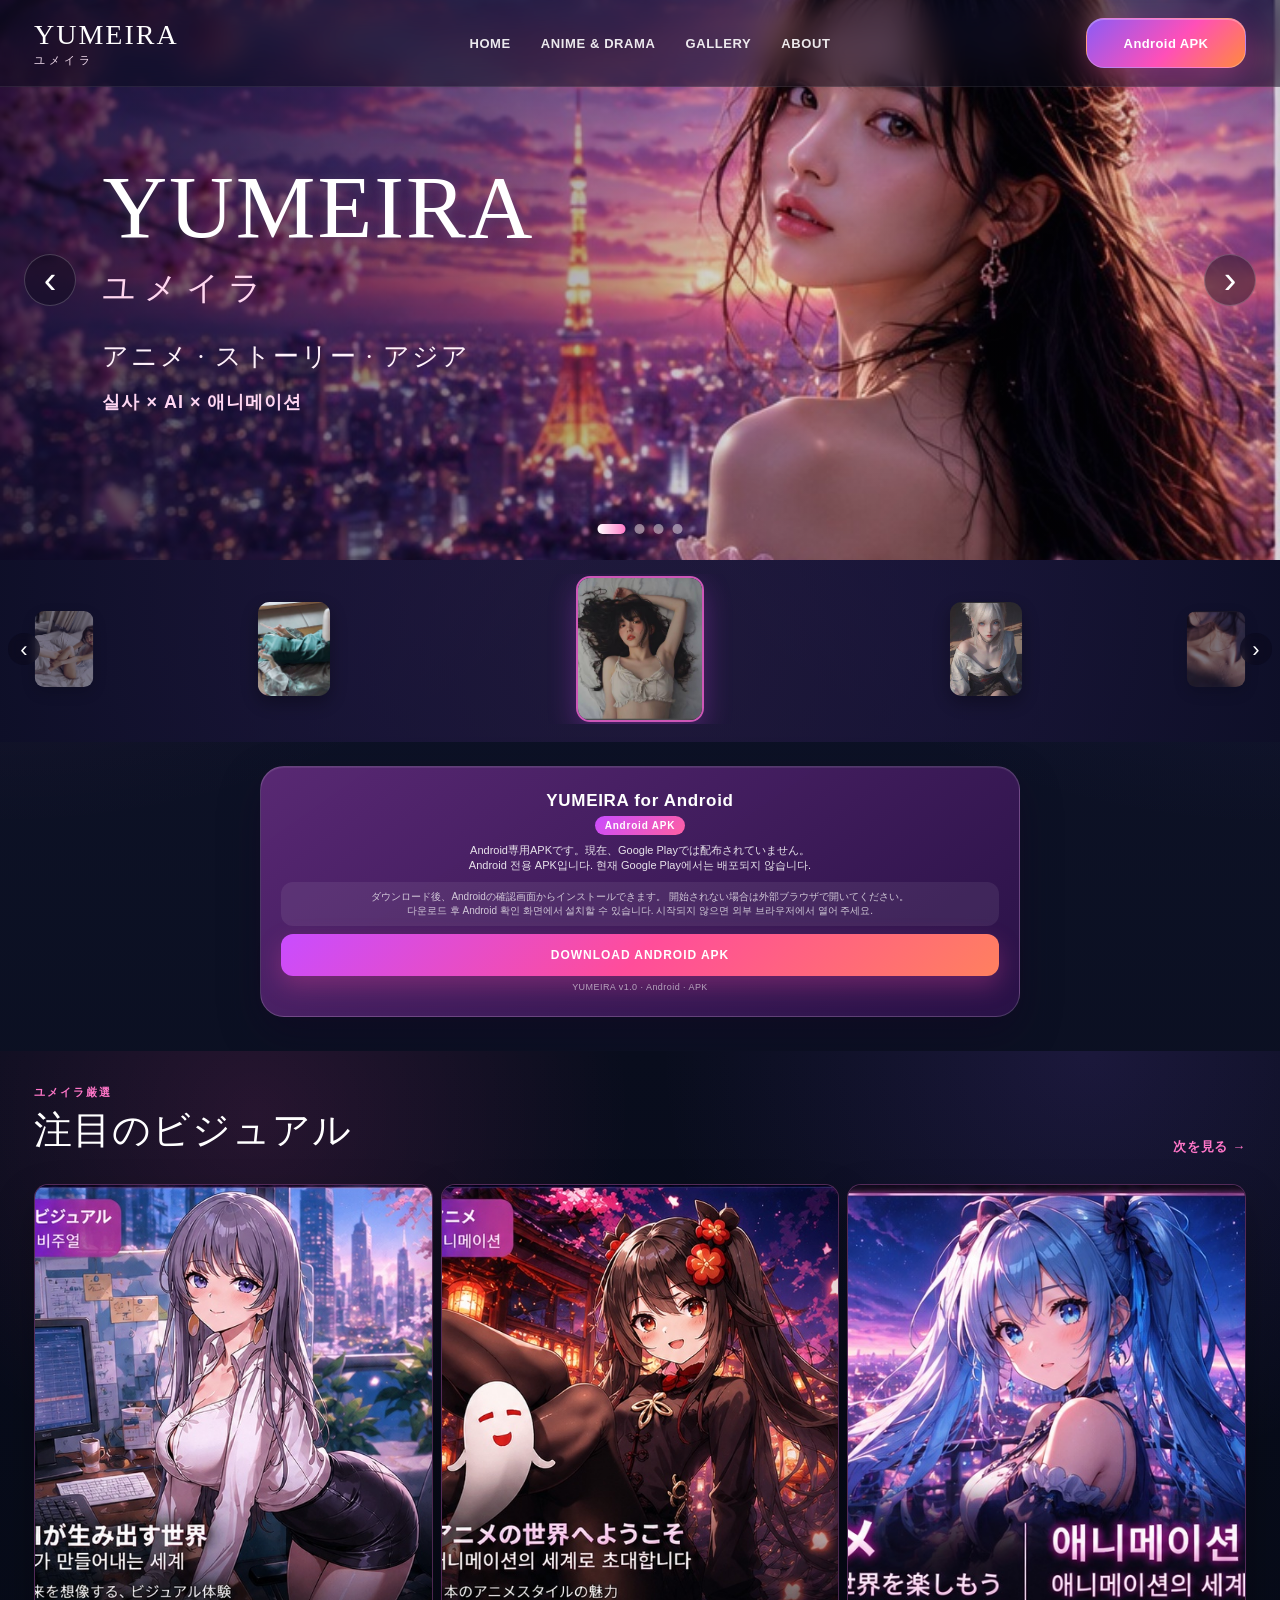
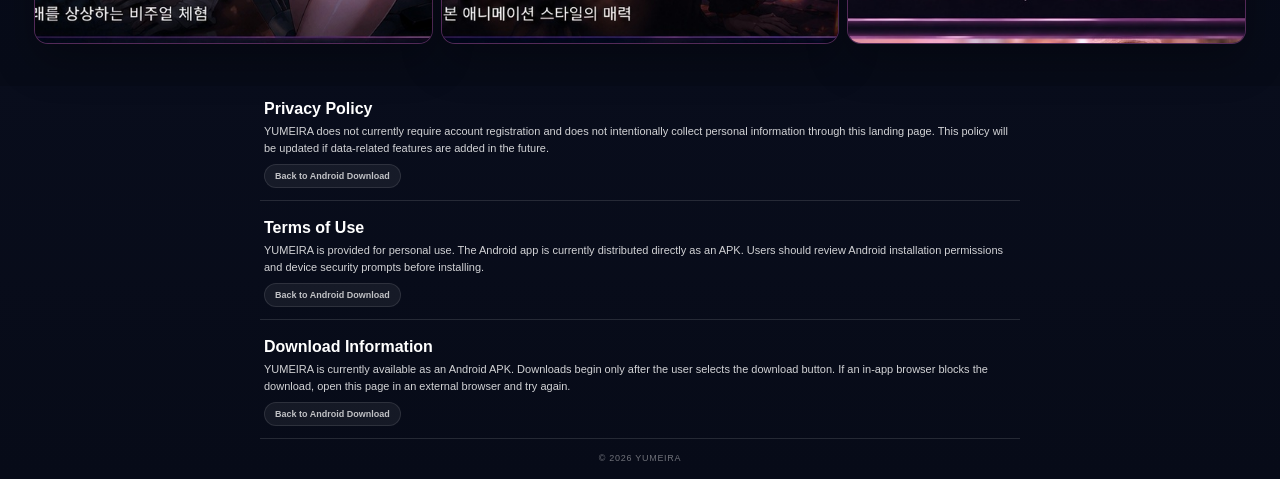
==== index.html @ 3dc68963 "Update YUMEIRA final public site" ====
<!DOCTYPE html>
<html lang="en">
<head>
  <meta charset="UTF-8" />
  <meta name="viewport" content="width=device-width, initial-scale=1.0" />

  <title>YUMEIRA</title>

  <link rel="stylesheet" href="style.css" />
</head>

<body>

  <header class="topbar">
    <div class="brand">
      <div class="brand-main">YUMEIRA</div>
      <div class="brand-jp">ユメイラ</div>
    </div>

    <nav class="topnav">
      <a href="#home">HOME</a>
      <a href="#featured">ANIME & DRAMA</a>
      <a href="#gallery">GALLERY</a>
      <a href="#about">ABOUT</a>
    </nav>

<a
  class="download-btn top-download"
href="#download-info"
  id="top-download"
>
Android APK
</a>
  </header>


  <main>

    <section class="hero" id="home">

      <div class="hero-slider">

        <div class="hero-slide active">
          <img
            src="assets/hero/hero-01.jpg"
            alt="YUMEIRA Visual 01"
          />
        </div>

        <div class="hero-slide">
          <img
            src="assets/hero/hero-02.jpg"
            alt="YUMEIRA Visual 02"
          />
        </div>

        <div class="hero-slide">
          <img
            src="assets/hero/hero-03.jpg"
            alt="YUMEIRA Visual 03"
          />
        </div>

        <div class="hero-slide">
          <img
            src="assets/hero/hero-04.jpg"
            alt="YUMEIRA Visual 04"
          />
        </div>

      </div>


      <button
        class="hero-arrow hero-prev"
        id="hero-prev"
        aria-label="Previous slide"
      >
        ‹
      </button>

      <button
        class="hero-arrow hero-next"
        id="hero-next"
        aria-label="Next slide"
      >
        ›
      </button>


      <div class="hero-overlay">

        <div class="hero-copy">

          <h1>YUMEIRA</h1>

          <div class="hero-jp">
            ユメイラ
          </div>

          <div class="hero-tagline">
アニメ · ストーリー · アジア
          </div>

          <div class="hero-subline">
실사 × AI × 애니메이션
          </div>


        </div>

      </div>


      <div class="hero-dots" id="hero-dots">
        <button class="hero-dot active" data-slide="0"></button>
        <button class="hero-dot" data-slide="1"></button>
        <button class="hero-dot" data-slide="2"></button>
        <button class="hero-dot" data-slide="3"></button>
      </div>

    </section>
    <section class="mini-showcase" id="mini-showcase">
  <div class="mini-showcase-track">

    <button
      type="button"
      class="mini-showcase-btn mini-showcase-prev"
      aria-label="Previous image"
    >
      ‹
    </button>

    <div class="mini-showcase-item">
      <img src="assets/showcase/showcase-01.jpg" alt="">
    </div>

    <div class="mini-showcase-item">
      <img src="assets/showcase/showcase-02.jpg" alt="">
    </div>

    <div class="mini-showcase-item">
      <img src="assets/showcase/showcase-03.jpg" alt="">
    </div>

    <div class="mini-showcase-item">
      <img src="assets/showcase/showcase-04.jpg" alt="">
    </div>

    <div class="mini-showcase-item">
      <img src="assets/showcase/showcase-05.jpg" alt="">
    </div>

    <div class="mini-showcase-item">
      <img src="assets/showcase/showcase-06.jpg" alt="">
    </div>

    <button
      type="button"
      class="mini-showcase-btn mini-showcase-next"
      aria-label="Next image"
    >
      ›
    </button>

  </div>
</section>
<section class="apk-info-section" id="download-info">
  <div class="apk-info-card">

    <div class="apk-info-title">
      YUMEIRA for Android
    </div>

    <div class="apk-info-badge">
      Android APK
    </div>

<p class="apk-info-text">
  Android専用APKです。現在、Google Playでは配布されていません。<br>
  Android 전용 APK입니다. 현재 Google Play에서는 배포되지 않습니다.
</p>

<p class="apk-info-note">
  ダウンロード後、Androidの確認画面からインストールできます。
  開始されない場合は外部ブラウザで開いてください。<br>
  다운로드 후 Android 확인 화면에서 설치할 수 있습니다.
  시작되지 않으면 외부 브라우저에서 열어 주세요.
</p>
    <a
      class="apk-download-btn"
      href="https://github.com/lakshpe-official/yumeira-public/releases/download/v1.0/YUMEIRA-v1.0.apk"
    >
      DOWNLOAD ANDROID APK
    </a>

    <div class="apk-meta">
      YUMEIRA v1.0 · Android · APK
    </div>

  </div>
</section>

  </main>
<section class="featured-section" id="featured">

  <div class="featured-header">
    <div>
      <div class="featured-kicker">ユメイラ厳選</div>
      <h2>注目のビジュアル</h2>
    </div>

<button type="button" class="featured-more" id="featured-toggle">
  すべて見る →
</button>
  </div>

<div class="featured-slider" id="featured-slider">

  <div class="featured-page active">
    <article class="featured-card">
      <img
        class="featured-image"
        src="assets/featured/featured-01.jpg"
        alt="YUMEIRA Featured 01"
      />
    </article>

    <article class="featured-card">
      <img
        class="featured-image"
        src="assets/featured/featured-02.jpg"
        alt="YUMEIRA Featured 02"
      />
    </article>

    <article class="featured-card">
      <img
        class="featured-image"
        src="assets/featured/featured-05.jpg"
        alt="YUMEIRA Featured 05"
      />
    </article>
  </div>

  <div class="featured-page">
    <article class="featured-card">
      <img
        class="featured-image"
        src="assets/featured/featured-06.jpg"
        alt="YUMEIRA Featured 06"
      />
    </article>

    <article class="featured-card">
      <img
        class="featured-image"
        src="assets/featured/featured-07.jpg"
        alt="YUMEIRA Featured 07"
      />
    </article>

    <article class="featured-card">
      <img
        class="featured-image"
        src="assets/featured/featured-08.jpg"
        alt="YUMEIRA Featured 08"
      />
    </article>
  </div>

</div>
</section>

<section class="legal-section" id="privacy-policy">
  <div class="legal-card">
    <h2>Privacy Policy</h2>

<p>
  YUMEIRA does not currently require account registration
  and does not intentionally collect personal information
  through this landing page. This policy will be updated
  if data-related features are added in the future.
</p>
    <a class="legal-back-btn" href="#download-info">
  Back to Android Download
</a>
  </div>
</section>
<section class="legal-section" id="terms-of-use">
  <div class="legal-card">
    <h2>Terms of Use</h2>

<p>
  YUMEIRA is provided for personal use.
  The Android app is currently distributed directly as an APK.
  Users should review Android installation permissions
  and device security prompts before installing.
</p>
    <a class="legal-back-btn" href="#download-info">
  Back to Android Download
</a>
  </div>
</section>
<section class="legal-section" id="download-information">
  <div class="legal-card">
    <h2>Download Information</h2>

<p>
  YUMEIRA is currently available as an Android APK.
  Downloads begin only after the user selects the download button.
  If an in-app browser blocks the download,
  open this page in an external browser and try again.
</p>
    <a class="legal-back-btn" href="#download-info">
  Back to Android Download
</a>
  </div>
</section>
<div class="simple-footer">
  © 2026 YUMEIRA
</div>
<script src="main.js"></script>

</body>
</html>
---- style.css ----
:root {
  --bg: #080d1f;
  --panel: rgba(20, 24, 48, 0.72);
  --panel-border: rgba(255, 255, 255, 0.14);

  --text: #ffffff;
  --muted: #d8d6e9;

  --pink: #ff4fb8;
  --purple: #8b5cf6;
  --orange: #ff8a3d;

  --shadow: 0 18px 45px rgba(0, 0, 0, 0.28);
}

* {
  box-sizing: border-box;
}

html {
  scroll-behavior: smooth;
}

body {
  margin: 0;
  font-family: Arial, Helvetica, sans-serif;
  background:
    radial-gradient(circle at top left, rgba(255, 79, 184, 0.16), transparent 34%),
    radial-gradient(circle at top right, rgba(139, 92, 246, 0.18), transparent 34%),
    linear-gradient(180deg, #10152d 0%, #070b18 100%);
  color: var(--text);
}


/* =========================
   TOP BAR
========================= */

.topbar {
  position: fixed;
  top: 0;
  left: 0;
  right: 0;

  z-index: 1000;

  display: flex;
  align-items: center;
  gap: 28px;

  padding: 18px 34px;

  background: rgba(7, 10, 24, 0.48);
  backdrop-filter: blur(14px);

  border-bottom: 1px solid rgba(255, 255, 255, 0.08);
}

.brand {
  min-width: 180px;
}

.brand-main {
  font-family: Georgia, "Times New Roman", serif;
  font-size: 28px;
  letter-spacing: 2px;
}

.brand-jp {
  margin-top: 2px;
  font-size: 11px;
  letter-spacing: 4px;
  color: #f4dff0;
}


/* =========================
   NAVIGATION
========================= */

.topnav {
  display: flex;
  align-items: center;
  justify-content: center;

  flex: 1;
  gap: 30px;
}

.topnav a {
  position: relative;

  color: #ffffff;
  text-decoration: none;

  font-size: 13px;
  font-weight: 700;

  letter-spacing: 0.6px;

  opacity: 0.9;
  transition: 0.25s ease;
}

.topnav a:hover {
  opacity: 1;
  color: #ffd7f0;
}

.topnav a::after {
  content: "";

  position: absolute;
  left: 50%;
  bottom: -7px;

  width: 0;
  height: 2px;

  transform: translateX(-50%);

  background: linear-gradient(
    90deg,
    var(--pink),
    var(--purple)
  );

  transition: width 0.25s ease;
}

.topnav a:hover::after {
  width: 100%;
}


/* =========================
   DOWNLOAD BUTTON
========================= */

.download-btn {
  display: inline-flex;
  align-items: center;
  justify-content: center;

  min-height: 50px;

  padding: 0 24px;

  border-radius: 18px;

  text-decoration: none;
  color: #ffffff;

  font-weight: 800;
  letter-spacing: 0.4px;

  background:
    linear-gradient(
      135deg,
      var(--purple) 0%,
      var(--pink) 55%,
      var(--orange) 100%
    );

  box-shadow:
    0 10px 30px rgba(255, 79, 184, 0.28),
    inset 0 1px 0 rgba(255, 255, 255, 0.28);

  border: 1px solid rgba(255, 255, 255, 0.25);

  transition:
    transform 0.25s ease,
    box-shadow 0.25s ease;
}

.download-btn:hover {
  transform: translateY(-2px);

  box-shadow:
    0 15px 35px rgba(255, 79, 184, 0.36),
    inset 0 1px 0 rgba(255, 255, 255, 0.3);
}

.top-download {
  min-width: 160px;
  font-size: 13px;
}


/* =========================
   HERO
========================= */

.hero {
  position: relative;

  width: 100%;
min-height: 520px;
  overflow: hidden;

  background: #11172d;
}

.hero-slider {
  position: absolute;
  inset: 0;
}

.hero-slide {
  position: absolute;
  inset: 0;

  opacity: 0;

  transition: opacity 0.8s ease;
}

.hero-slide.active {
  opacity: 1;
}

.hero-slide img {
  width: 100%;
  height: 100%;

  object-fit: cover;
  object-position: center;

  display: block;
}

.hero::after {
  content: "";

  position: absolute;
  inset: 0;

  background:
    linear-gradient(
      90deg,
      rgba(15, 10, 35, 0.72) 0%,
      rgba(15, 10, 35, 0.42) 36%,
      rgba(15, 10, 35, 0.06) 66%,
      rgba(15, 10, 35, 0.16) 100%
    );

  pointer-events: none;
}


/* =========================
   HERO CONTENT
========================= */

.hero-overlay {
  position: relative;

  z-index: 4;

min-height: 560px;

  display: flex;
  align-items: center;

padding: 70px 8vw 50px;
}

.hero-copy {
  max-width: 620px;
}

.hero-copy h1 {
  margin: 0;

  font-family: Georgia, "Times New Roman", serif;

  font-size: clamp(64px, 7vw, 112px);
  line-height: 0.92;

  font-weight: 500;

  letter-spacing: 2px;

  color: #ffffff;

  text-shadow:
    0 2px 12px rgba(255, 255, 255, 0.15),
    0 10px 30px rgba(0, 0, 0, 0.35);
}

.hero-jp {
  margin-top: 18px;

  font-size: clamp(24px, 2.6vw, 38px);

  color: #ffd7f0;

  letter-spacing: 8px;
}

.hero-tagline {
  margin-top: 28px;

  font-size: clamp(20px, 2vw, 30px);

  font-family: Georgia, "Times New Roman", serif;

  letter-spacing: 2px;

  color: #fff2fb;
}

.hero-subline {
  margin-top: 16px;

  font-size: 18px;
  font-weight: 700;

  letter-spacing: 1px;

  color: #ffd6f2;
}

.hero-download {
  margin-top: 30px;

  min-width: 260px;
}


/* =========================
   HERO ARROWS
========================= */

.hero-arrow {
  position: absolute;
  top: 50%;

  z-index: 6;

  transform: translateY(-50%);

  width: 52px;
  height: 52px;

  border: 1px solid rgba(255, 255, 255, 0.2);
  border-radius: 50%;

  background: rgba(13, 10, 28, 0.45);
  backdrop-filter: blur(10px);

  color: #ffffff;

  font-size: 38px;
  line-height: 1;

  cursor: pointer;

  transition:
    background 0.25s ease,
    transform 0.25s ease;
}

.hero-arrow:hover {
  background: rgba(145, 70, 165, 0.68);
}

.hero-prev {
  left: 24px;
}

.hero-next {
  right: 24px;
}


/* =========================
   HERO DOTS
========================= */

.hero-dots {
  position: absolute;

  z-index: 7;

  left: 50%;
  bottom: 26px;

  transform: translateX(-50%);

  display: flex;
  gap: 9px;
}

.hero-dot {
  width: 10px;
  height: 10px;

  padding: 0;

  border: 0;
  border-radius: 50%;

  background: rgba(255, 255, 255, 0.45);

  cursor: pointer;

  transition:
    width 0.25s ease,
    background 0.25s ease;
}

.hero-dot.active {
  width: 28px;

  border-radius: 999px;

  background:
    linear-gradient(
      90deg,
      #ffffff,
      #ff79c7
    );
}


/* =========================
   MOBILE
========================= */

@media (max-width: 900px) {

  .topbar {
    padding: 14px 18px;
    gap: 14px;
  }

  .topnav {
    display: none;
  }

  .brand {
    min-width: auto;
  }

  .brand-main {
    font-size: 22px;
  }

  .top-download {
    margin-left: auto;

    min-width: auto;

    padding: 0 16px;

    min-height: 44px;

    font-size: 12px;
  }

  .hero,
  .hero-overlay {
min-height: 500px;
 }

  .hero-overlay {
    align-items: flex-end;

padding:
  70px
  24px
  45px;
  }

  .hero-copy {
    max-width: 100%;
  }

  .hero-copy h1 {
    font-size: clamp(52px, 15vw, 78px);
  }

  .hero-jp {
    font-size: 22px;
  }

  .hero-tagline {
    font-size: 18px;
  }

  .hero-subline {
    font-size: 15px;
  }

  .hero-download {
    min-width: 210px;
  }

  .hero-arrow {
    width: 44px;
    height: 44px;

    font-size: 30px;
  }

  .hero-prev {
    left: 10px;
  }

  .hero-next {
    right: 10px;
  }

}


/* =========================
   SMALL PHONE
========================= */

@media (max-width: 520px) {

  .brand-jp {
    letter-spacing: 2px;
  }

  .top-download {
    padding: 0 12px;
    font-size: 11px;
  }

  .hero,
  .hero-overlay {
min-height: 500px;
  }

  .hero-slide img {
    object-position: 65% center;
  }

  .hero-copy h1 {
    font-size: 50px;
  }

  .hero-tagline {
    font-size: 16px;
  }

  .hero-subline {
    font-size: 14px;
  }

  .hero-download {
    min-width: 190px;
    min-height: 48px;

    padding: 0 18px;

    font-size: 14px;
  }

}
/* =========================
   SOCIAL LINKS
========================= */

.social-section {
  position: relative;
  z-index: 20;

  margin-top: -36px;
  padding: 0 32px 36px;
}

.social-panel {
  max-width: 1180px;
  margin: 0 auto;

  display: grid;
  grid-template-columns: repeat(2, 1fr);
  gap: 22px;

  padding: 22px;

  border-radius: 24px;

  background: rgba(17, 18, 42, 0.78);
  backdrop-filter: blur(18px);

  border: 1px solid rgba(255, 255, 255, 0.14);

  box-shadow: var(--shadow);
}

.social-card {
  min-height: 92px;

  display: flex;
  align-items: center;
  justify-content: space-between;

  padding: 18px 28px;

  border-radius: 18px;

  text-decoration: none;
  color: #ffffff;

  transition:
    transform 0.25s ease,
    box-shadow 0.25s ease;
}

.social-card:hover {
  transform: translateY(-3px);
}

.facebook-card {
  background:
    linear-gradient(
      135deg,
      #1c6be8 0%,
      #3757d5 100%
    );

  box-shadow:
    0 12px 30px rgba(39, 98, 219, 0.3);
}

.instagram-card {
  background:
    linear-gradient(
      135deg,
      #a52bd9 0%,
      #ff3f8e 55%,
      #ff8a3d 100%
    );

  box-shadow:
    0 12px 30px rgba(255, 63, 142, 0.3);
}

.social-left {
  display: flex;
  align-items: center;
  gap: 16px;
}

.social-icon {
  width: 54px;
  height: 54px;

  display: flex;
  align-items: center;
  justify-content: center;

  border-radius: 16px;

  background: rgba(255, 255, 255, 0.18);

  font-size: 34px;
  font-weight: 800;
}

.instagram-icon {
  font-size: 30px;
}

.social-small {
  font-size: 11px;
  letter-spacing: 1px;

  opacity: 0.78;
}

.social-title {
  margin-top: 4px;

  font-size: 22px;
  font-weight: 800;

  letter-spacing: 0.5px;
}

.social-arrow {
  font-size: 34px;
  font-weight: 300;

  opacity: 0.9;
}


/* =========================
   SOCIAL MOBILE
========================= */

@media (max-width: 760px) {

  .social-section {
    margin-top: -18px;

    padding:
      0
      16px
      28px;
  }

  .social-panel {
    grid-template-columns: 1fr;

    padding: 14px;

    gap: 14px;
  }

  .social-card {
    min-height: 78px;

    padding: 14px 18px;
  }

  .social-icon {
    width: 46px;
    height: 46px;

    font-size: 28px;
  }

  .social-title {
    font-size: 18px;
  }

  .social-arrow {
    font-size: 28px;
  }

}
/* =========================
   FEATURED VISUALS
========================= */

.featured-section {
  position: relative;

padding:
  34px
  34px
  42px;

  background:
    radial-gradient(
      circle at 20% 10%,
      rgba(255, 79, 184, 0.12),
      transparent 32%
    ),
    radial-gradient(
      circle at 85% 0%,
      rgba(139, 92, 246, 0.14),
      transparent 34%
    ),
    linear-gradient(
      180deg,
      #090d1d 0%,
      #070b18 100%
    );
}

.featured-header {
  max-width: 1440px;

  margin:
    0
    auto
    28px;

  display: flex;
  align-items: flex-end;
  justify-content: space-between;

  gap: 20px;
}

.featured-kicker {
  margin-bottom: 5px;

  font-size: 11px;
  font-weight: 800;

  letter-spacing: 2px;

  color: #ff76c8;
}

.featured-header h2 {
  margin: 0;

  font-family: Georgia, "Times New Roman", serif;

  font-size: clamp(30px, 3vw, 46px);

  font-weight: 500;

  letter-spacing: 1px;
}

.featured-more {
  text-decoration: none;

  color: #ff76c8;

  font-size: 13px;
  font-weight: 800;

  letter-spacing: 0.7px;
  background: transparent;
border: none;
padding: 0;
font-family: inherit;
cursor: pointer;
appearance: none;
-webkit-appearance: none;

  transition: 0.25s ease;
}

.featured-more:hover {
  color: #ffffff;
}

.featured-grid {
  max-width: 1440px;

  margin: 0 auto;

  display: grid;

  grid-template-columns:
    repeat(4, minmax(0, 1fr));

  gap: 18px;
}

.featured-card {
  position: relative;

  min-height: 460px;

  overflow: hidden;

  border-radius: 22px;

  border:
    1px solid
    rgba(255, 96, 199, 0.28);

  background: #10152d;

  box-shadow:
    0 18px 40px
    rgba(0, 0, 0, 0.28);

  transition:
    transform 0.3s ease,
    box-shadow 0.3s ease,
    border-color 0.3s ease;
}

.featured-card:hover {
  transform: translateY(-6px);

  border-color:
    rgba(255, 120, 215, 0.58);

  box-shadow:
    0 24px 52px
    rgba(0, 0, 0, 0.36);
}

.featured-card img {
  width: 100%;
  height: 100%;

  position: absolute;
  inset: 0;

  object-fit: cover;

  display: block;

transition:
    transform 0.45s ease,
    filter 0.45s ease,
opacity 0.7s ease;
}
.featured-card img.featured-image-next {
    opacity: 0;
    z-index: 2;
    pointer-events: none;
    transition: opacity 0.8s ease;
}
.featured-card:hover img {
  transform: scale(1.04);

  filter:
    brightness(1.04)
    saturate(1.06);
}

.featured-overlay {
  position: absolute;
  inset: 0;

  z-index: 2;

  display: flex;
  flex-direction: column;
  justify-content: space-between;

  padding: 18px;

  background:
    linear-gradient(
      180deg,
      rgba(5, 8, 18, 0.08) 0%,
      rgba(5, 8, 18, 0.12) 42%,
      rgba(5, 8, 18, 0.9) 100%
    );
}

.featured-tag {
  align-self: flex-start;

  padding:
    7px
    11px;

  border-radius: 999px;

  background:
    linear-gradient(
      135deg,
      #7c3aed,
      #c026d3
    );

  font-size: 11px;
  font-weight: 800;

  letter-spacing: 0.6px;
}

.real-tag {
  background:
    linear-gradient(
      135deg,
      #ec4899,
      #db2777
    );
}

.ai-tag {
  background:
    linear-gradient(
      135deg,
      #9333ea,
      #ff3f8e
    );
}

.featured-text h3 {
  margin: 0;

  font-size: 25px;
  font-weight: 800;

  letter-spacing: 0.5px;
}

.featured-text p {
  margin:
    8px
    0
    0;

  font-size: 12px;
  font-weight: 700;

  letter-spacing: 0.7px;

  color:
    rgba(255, 255, 255, 0.78);
}


/* =========================
   FEATURED TABLET
========================= */

@media (max-width: 1100px) {

  .featured-grid {
    grid-template-columns:
      repeat(2, minmax(0, 1fr));
  }

  .featured-card {
    min-height: 440px;
  }

}


/* =========================
   FEATURED MOBILE
========================= */

@media (max-width: 700px) {

  .featured-section {
    padding:
      44px
      16px
      56px;
  }

  .featured-header {
    align-items: flex-start;

    margin-bottom: 20px;
  }

  .featured-header h2 {
    font-size: 30px;
  }

  .featured-more {
    font-size: 10px;
  }

  .featured-grid {
    display: flex;

    overflow-x: auto;

    gap: 14px;

    padding-bottom: 10px;

    scroll-snap-type: x mandatory;
  }

  .featured-card {
    min-width: 78vw;

    min-height: 440px;

    scroll-snap-align: start;
  }

  .featured-grid::-webkit-scrollbar {
    height: 5px;
  }

  .featured-grid::-webkit-scrollbar-thumb {
    background:
      rgba(255, 95, 190, 0.5);

    border-radius: 999px;
  }

}
/* =========================
   MOBILE-FIRST OVERRIDES
   Android 360px - 430px first
========================= */

@media (max-width: 700px) {

  body {
    overflow-x: hidden;
  }

  /* Top bar */
  .topbar {
    position: fixed;

    padding:
      12px
      14px;

    gap: 10px;
  }

  .brand-main {
    font-size: 20px;
    letter-spacing: 1.4px;
  }

  .brand-jp {
    font-size: 9px;
    letter-spacing: 2px;
  }

  .topnav {
    display: none;
  }

  .top-download {
    margin-left: auto;

    min-width: auto;
    min-height: 42px;

    padding:
      0
      14px;

    border-radius: 14px;

    font-size: 11px;
  }


  /* Hero */
  .hero {
min-height: 500px;
  }

  .hero-slider {
    position: absolute;
    inset: 0;
  }

  .hero-slide img {
    width: 100%;
    height: 100%;

    object-fit: cover;

    object-position: 66% center;
  }

  .hero::after {
    background:
      linear-gradient(
        180deg,
        rgba(7, 8, 22, 0.2) 0%,
        rgba(7, 8, 22, 0.22) 38%,
        rgba(7, 8, 22, 0.76) 72%,
        rgba(7, 8, 22, 0.95) 100%
      );
  }

  .hero-overlay {
    min-height: 640px;

    align-items: flex-end;

    padding:
      100px
      20px
      92px;
  }

  .hero-copy {
    width: 100%;
    max-width: 100%;
  }

  .hero-copy h1 {
    font-size: clamp(46px, 13vw, 62px);

    line-height: 0.96;

    letter-spacing: 1px;
  }

  .hero-jp {
    margin-top: 10px;

    font-size: 21px;

    letter-spacing: 5px;
  }

  .hero-tagline {
    margin-top: 18px;

    font-size: 16px;

    letter-spacing: 1.1px;
  }

  .hero-subline {
    margin-top: 10px;

    font-size: 13px;
  }

  .hero-download {
    margin-top: 20px;

    width: 100%;
    min-width: 0;

    min-height: 50px;

    border-radius: 16px;

    font-size: 14px;
  }

  .hero-arrow {
    width: 42px;
    height: 42px;

    font-size: 28px;
  }

  .hero-prev {
    left: 8px;
  }

  .hero-next {
    right: 8px;
  }

  .hero-dots {
    bottom: 24px;
  }


  /* Social */
  .social-section {
    margin-top: -18px;

    padding:
      0
      14px
      24px;
  }

  .social-panel {
    grid-template-columns: 1fr;

    padding: 12px;

    gap: 12px;

    border-radius: 18px;
  }

  .social-card {
    min-height: 72px;

    padding:
      12px
      16px;

    border-radius: 15px;
  }

  .social-icon {
    width: 44px;
    height: 44px;

    border-radius: 13px;

    font-size: 27px;
  }

  .social-small {
    font-size: 9px;
  }

  .social-title {
    font-size: 17px;
  }

  .social-arrow {
    font-size: 26px;
  }


  /* Featured */
  .featured-section {
    padding:
      34px
      14px
      48px;
  }

  .featured-header {
    margin-bottom: 16px;

    align-items: flex-end;
  }

  .featured-kicker {
    font-size: 9px;

    letter-spacing: 1.4px;
  }

  .featured-header h2 {
    font-size: 27px;

    line-height: 1;
  }

  .featured-more {
    font-size: 10px;

    white-space: nowrap;
  }

  .featured-grid {
    display: flex;

    gap: 12px;

    overflow-x: auto;

    padding:
      2px
      2px
      12px;

    scroll-snap-type: x mandatory;

    -webkit-overflow-scrolling: touch;
  }

  .featured-card {
    flex:
      0
      0
      78vw;

    min-width: 78vw;

    min-height: 440px;

    border-radius: 18px;

    scroll-snap-align: start;
  }

  .featured-overlay {
    padding: 15px;
  }

  .featured-tag {
    padding:
      6px
      10px;

    font-size: 10px;
  }

  .featured-text h3 {
    font-size: 23px;
  }

  .featured-text p {
    font-size: 10px;
  }

  .featured-grid::-webkit-scrollbar {
    display: none;
  }

}
/* =========================
   ANDROID 390px FINE TUNING
========================= */

@media (max-width: 430px) {

  .topbar {
    padding: 10px 12px;
  }

  .brand-main {
    font-size: 18px;
  }

  .brand-jp {
    font-size: 8px;
  }

  .top-download {
    min-height: 40px;
    padding: 0 12px;

    border-radius: 13px;

    font-size: 10px;
  }


  .hero,
  .hero-overlay {
    min-height: 610px;
  }

  .hero-overlay {
    padding:
      92px
      18px
      86px;
  }

  .hero-copy h1 {
    font-size: 44px;
  }

  .hero-jp {
    font-size: 19px;
    letter-spacing: 4px;
  }

  .hero-tagline {
    font-size: 15px;
  }

  .hero-subline {
    font-size: 12px;
  }

  .hero-download {
    width: auto;
    min-width: 210px;

    min-height: 48px;

    padding: 0 20px;

    font-size: 13px;
  }


  .hero-arrow {
    width: 38px;
    height: 38px;

    font-size: 24px;

    background: rgba(13, 10, 28, 0.5);
  }

  .hero-prev {
    left: 6px;
  }

  .hero-next {
    right: 6px;
  }


  .hero-dots {
    bottom: 18px;
  }

  .hero-dot {
    width: 9px;
    height: 9px;
  }

  .hero-dot.active {
    width: 24px;
  }


  .social-section {
    margin-top: -14px;
    padding:
      0
      12px
      20px;
  }

  .social-panel {
    padding: 10px;
    gap: 10px;
  }

  .social-card {
    min-height: 68px;

    padding:
      11px
      14px;
  }

  .social-icon {
    width: 42px;
    height: 42px;

    font-size: 25px;
  }

  .social-title {
    font-size: 16px;
  }

  .social-arrow {
    font-size: 24px;
  }


  .featured-section {
    padding:
      30px
      12px
      44px;
  }

  .featured-header h2 {
    font-size: 25px;
  }

  .featured-card {
    flex: 0 0 76vw;
    min-width: 76vw;

    min-height: 420px;
  }

}
/* =========================
   FEATURED COMPACT MOBILE
========================= */

@media (max-width: 430px) {

.featured-section {
  padding:
    10px
    8px
    12px;
}

.featured-header {
  margin-bottom: 8px;
}

  .featured-header h2 {
    font-size: 22px;
    white-space: nowrap;
  }

  .featured-more {
    font-size: 9px;
  }

  .featured-grid {
    display: grid;

grid-template-columns:
  repeat(2, 165px);

justify-content: center;

    gap: 6px;

    overflow: visible;
    padding: 0;
  }

  .featured-card {
    min-width: 0;
    min-height: 0;

    aspect-ratio: 4 / 5;

    border-radius: 14px;
  }

  .featured-overlay {
    padding: 8px;
  }

  .featured-tag {
    padding:
      4px
      7px;

    font-size: 7px;
  }

  .featured-text h3 {
    font-size: 14px;
    line-height: 1.05;
  }

  .featured-text p {
    margin-top: 3px;

    font-size: 7px;
    line-height: 1.2;

    letter-spacing: 0;
  }

}
/* ==================================================
   YUMEIRA MOBILE FINAL ADJUSTMENT
   Hero shorter + wider view + social side by side
================================================== */

@media (max-width: 430px) {

  /* =========================
     HERO：缩短轮播区域
  ========================= */

  .hero,
  .hero-overlay {
    min-height: 240px;
    height: 240px;
  }

  .hero-slider,
  .hero-slide {
    height: 240px;
  }

  .hero-slide img {
    width: 100%;
    height: 100%;

    object-fit: cover;

    /* 比之前展示更多横向背景 */
    object-position: center center;
  }


  /* =========================
     HERO 遮罩
  ========================= */

  .hero::after {
    background:
      linear-gradient(
        180deg,
        rgba(5, 6, 18, 0.04) 0%,
        rgba(5, 6, 18, 0.08) 40%,
        rgba(5, 6, 18, 0.48) 72%,
        rgba(5, 6, 18, 0.78) 100%
      );
  }


  /* =========================
     HERO 文字位置
  ========================= */

  .hero-overlay {
    align-items: flex-end;

    padding:
      78px
      18px
      44px;
  }

  .hero-copy h1 {
    font-size: 35px;
    line-height: 1;
  }

  .hero-jp {
    margin-top: 6px;

    font-size: 16px;
    letter-spacing: 3px;
  }

  .hero-tagline {
    margin-top: 10px;

    font-size: 12px;
    letter-spacing: 0.7px;
  }

  .hero-subline {
    margin-top: 5px;

    font-size: 10px;
  }


  /* =========================
     HERO 下载按钮
     保留，不隐藏
  ========================= */

  .hero-download {
    display: inline-flex;

    width: auto;
    min-width: 180px;
    min-height: 42px;

    margin-top: 12px;

    padding: 0 16px;

    font-size: 11px;
  }


  /* =========================
     HERO 左右箭头
  ========================= */

  .hero-arrow {
    width: 34px;
    height: 34px;

    font-size: 21px;
  }

  .hero-prev {
    left: 7px;
  }

  .hero-next {
    right: 7px;
  }


  /* =========================
     HERO 圆点
  ========================= */

  .hero-dots {
    bottom: 9px;
  }

  .hero-dot {
    width: 7px;
    height: 7px;
  }

  .hero-dot.active {
    width: 19px;
  }


  /* =========================
     FACEBOOK + INSTAGRAM
     手机端并排
  ========================= */

  .social-section {
    margin-top: 0;

    padding:
      10px
      10px
      18px;
  }

  .social-panel {
    display: grid;

    grid-template-columns:
      repeat(2, minmax(0, 1fr));

    gap: 8px;

    padding: 8px;

    border-radius: 16px;
  }

  .social-card {
    min-width: 0;
    min-height: 58px;

    padding:
      8px
      9px;

    border-radius: 13px;
  }

  .social-left {
    min-width: 0;
    gap: 7px;
  }

  .social-icon {
    width: 34px;
    height: 34px;

    flex: 0 0 34px;

    border-radius: 10px;

    font-size: 21px;
  }

  .instagram-icon {
    font-size: 19px;
  }

  /* 手机按钮里隐藏小字，只留品牌名称 */
  .social-small {
    display: none;
  }

  .social-title {
    margin: 0;

    font-size: 11px;
    white-space: nowrap;
  }

  /* 并排以后隐藏箭头，避免太拥挤 */
  .social-arrow {
    display: none;
  }

}
.yumeira-footer-cta {
padding: 18px 20px 18px;
  background:
    linear-gradient(
      180deg,
      #0d1026 0%,
      #0a0c1c 100%
    );

  border-top: 1px solid rgba(255, 120, 210, 0.12);
}

.yumeira-footer-inner {
  max-width: 520px;
  margin: 0 auto;
  text-align: center;
}

.yumeira-footer-brand {
  color: #ffffff;

font-size: 20px;
  font-weight: 800;

  letter-spacing: 3px;
}

.yumeira-footer-jp {
  margin-top: 2px;

  color: #ff76c8;

font-size: 11px;
  font-weight: 700;

  letter-spacing: 2px;
}

.yumeira-footer-text {
margin: 8px 0 0;
  color: rgba(255, 255, 255, 0.88);

  font-size: 13px;
  line-height: 1.6;
}

.yumeira-footer-ko {
margin-top: 3px;
  color: rgba(255, 255, 255, 0.58);

  font-size: 12px;
}

.footer-download {
  display: inline-flex;
  align-items: center;
  justify-content: center;

  min-width: 190px;

margin-top: 12px;
  padding: 12px 20px;

  border-radius: 16px;

  text-decoration: none;

  font-size: 13px;
  font-weight: 800;

  background: linear-gradient(
    135deg,
    #b650e8,
    #ff4fa2,
    #ff7a55
  );

  color: #ffffff;

  box-shadow:
    0 8px 20px rgba(255, 70, 170, 0.16);
}

.yumeira-footer-copy {
margin-top: 10px;
  color: rgba(255, 255, 255, 0.30);

  font-size: 10px;

  letter-spacing: 0.8px;
}
/* =========================
   MINI SHOWCASE
   中间大图 + 两侧小图
========================= */

.mini-showcase {
  position: relative;
  width: 100%;
  padding: 14px 0 18px;
  overflow: hidden;

background:
  radial-gradient(
    circle at 50% 45%,
    rgba(90, 48, 125, 0.24) 0%,
    rgba(29, 22, 61, 0.72) 42%,
    rgba(14, 15, 40, 0.96) 100%
  );
}

.mini-showcase-track {
  position: relative;

  display: flex;
  align-items: center;
  justify-content: center;

  min-height: 150px;

  overflow: hidden;
}

.mini-showcase-item {
  position: absolute;

  width: 86px;
  height: 112px;

  border-radius: 14px;
  overflow: hidden;

  opacity: 0;
  transform: scale(0.72);

  transition:
    transform 0.55s ease,
    opacity 0.55s ease,
    left 0.55s ease;

  box-shadow:
    0 8px 22px rgba(0, 0, 0, 0.35);

  cursor: pointer;
}

.mini-showcase-item img {
  width: 100%;
  height: 100%;

  object-fit: cover;

  display: block;
}

/* 中间主图 */
.mini-showcase-item.is-active {
  left: 50%;

  width: 128px;
  height: 146px;

  opacity: 1;

  transform:
    translateX(-50%)
    scale(1);

  z-index: 5;

  border: 2px solid rgba(255, 105, 220, 0.78);

  box-shadow:
    0 10px 28px rgba(220, 70, 255, 0.28);
}

/* 左侧第一张 */
.mini-showcase-item.is-prev {
  left: 23%;

  opacity: 0.92;

  transform:
    translateX(-50%)
    scale(0.84);

  z-index: 4;
}

/* 右侧第一张 */
.mini-showcase-item.is-next {
  left: 77%;

  opacity: 0.92;

  transform:
    translateX(-50%)
    scale(0.84);

  z-index: 4;
}

/* 更外侧左图 */
.mini-showcase-item.is-prev-2 {
  left: 5%;

  opacity: 0.45;

  transform:
    translateX(-50%)
    scale(0.68);

  z-index: 2;
}

/* 更外侧右图 */
.mini-showcase-item.is-next-2 {
  left: 95%;

  opacity: 0.45;

  transform:
    translateX(-50%)
    scale(0.68);

  z-index: 2;
}

/* 左右切换按钮 */
.mini-showcase-btn {
  position: absolute;
  top: 50%;

  width: 32px;
  height: 32px;

  transform: translateY(-50%);

  border: none;
  border-radius: 50%;

  background: rgba(10, 8, 28, 0.58);
  color: #ffffff;

  font-size: 22px;
  line-height: 32px;

  cursor: pointer;

  z-index: 10;

  backdrop-filter: blur(4px);
  -webkit-backdrop-filter: blur(4px);
}

.mini-showcase-prev {
  left: 8px;
}

.mini-showcase-next {
  right: 8px;
}

.mini-showcase-btn:hover {
  background: rgba(255, 85, 190, 0.70);
}

/* 手机端微调 */
@media (max-width: 430px) {
  .mini-showcase {
    padding: 6px 0 6px;
  }

  .mini-showcase-track {
    min-height: 98px;
  }

  .mini-showcase-item {
    width: 56px;
    height: 74px;
  }

  .mini-showcase-item.is-active {
    width: 84px;
    height: 100px;
  }

  .mini-showcase-item.is-prev {
    left: 26%;
  }

  .mini-showcase-item.is-next {
    left: 74%;
  }

  .mini-showcase-item.is-prev-2 {
    left: 7%;
  }

  .mini-showcase-item.is-next-2 {
    left: 93%;
  }

  .mini-showcase-btn {
    width: 28px;
    height: 28px;

    font-size: 19px;
    line-height: 28px;
  }
}
.apk-info-section {
  padding: 24px 16px 34px;
}

.apk-info-card {
  max-width: 760px;
  margin: 0 auto;
  padding: 24px 20px;
  border-radius: 24px;

  background:
    linear-gradient(
      145deg,
      rgba(94, 42, 120, 0.94),
      rgba(42, 18, 72, 0.96)
    );

  border: 1px solid rgba(255, 255, 255, 0.16);

  box-shadow:
    0 16px 40px rgba(20, 4, 34, 0.34),
    inset 0 1px 0 rgba(255, 255, 255, 0.08);

  text-align: center;
}

.apk-info-title {
  margin-bottom: 4px;

  font-size: 17px;
  font-weight: 800;
  letter-spacing: 0.04em;

  color: #ffffff;
}

.apk-info-badge {
  display: inline-flex;
  align-items: center;
  justify-content: center;

  margin-bottom: 8px;
  padding: 4px 10px;

  border-radius: 999px;

  background:
    linear-gradient(
      135deg,
      #c94cff,
      #ff5fa2
    );

  color: #ffffff;

  font-size: 10px;
  font-weight: 800;
  letter-spacing: 0.08em;
}

.apk-info-text {
  margin: 0 0 7px;

  color: rgba(255, 255, 255, 0.88);

  font-size: 11px;
  line-height: 1.4;
}

.apk-info-note {
  margin: 8px 0;

padding: 8px 10px;

  border-radius: 12px;

  background: rgba(255, 255, 255, 0.07);

  color: rgba(255, 255, 255, 0.74);

  font-size: 10px;
  line-height: 1.4;
}

.apk-download-btn {
  display: flex;
  align-items: center;
  justify-content: center;

  width: 100%;
  min-height: 42px;

  margin-top: 8px;

  border-radius: 12px;

  background:
    linear-gradient(
      135deg,
      #c94cff,
      #ff4d9a,
      #ff805f
    );

  color: #ffffff;

  text-decoration: none;

  font-size: 12px;
  font-weight: 900;
  letter-spacing: 0.08em;

  box-shadow:
    0 10px 24px rgba(255, 76, 162, 0.28);

  transition:
    transform 0.18s ease,
    box-shadow 0.18s ease;
}

.apk-download-btn:active {
  transform: scale(0.98);
}

.apk-meta {
  margin-top: 6px;

  color: rgba(255, 255, 255, 0.58);

  font-size: 9px;
  letter-spacing: 0.05em;
}

@media (max-width: 430px) {
  .apk-info-section {
padding: 12px 14px 28px;
  }

.apk-info-card {
  padding: 13px 12px;
  border-radius: 16px;
}

.apk-info-title {
  font-size: 19px;
}

.apk-info-text {
  font-size: 12px;
}

.apk-info-note {
  font-size: 11px;
}
}
.footer-legal-links {
  display: flex;
  flex-wrap: wrap;
  justify-content: center;
  gap: 10px 16px;

  margin-top: 16px;
  padding-top: 14px;

  border-top: 1px solid rgba(255, 255, 255, 0.1);
}

.footer-legal-links a {
  color: rgba(255, 255, 255, 0.7);

  font-size: 11px;
  text-decoration: none;
}

.footer-legal-links a:active {
  opacity: 0.65;
}
.legal-section {
  padding: 4px 14px;
}

.legal-card {
  width: 100%;
  max-width: 760px;
  margin: 0 auto;

padding: 10px 4px 12px;

  border-radius: 0;

  background: transparent;
  border: none;

  border-bottom: 1px solid rgba(255, 255, 255, 0.12);

  color: rgba(255, 255, 255, 0.82);
}

.legal-card h2 {
  margin: 0 0 5px;
  color: #ffffff;
  font-size: 16px;
  font-weight: 800;
}

.legal-card p {
  margin: 0 0 5px;
  font-size: 11px;
  line-height: 1.55;
}
.legal-back-btn {
  display: inline-flex;
  align-items: center;
  justify-content: center;

margin-top: 2px;
padding: 6px 10px;

  border-radius: 12px;

  background: rgba(255, 255, 255, 0.08);
  border: 1px solid rgba(255, 255, 255, 0.14);

  color: #ffffff;
  text-decoration: none;

  font-size: 9px;
  font-weight: 700;
  opacity: 0.75;
}

.legal-back-btn:active {
  transform: scale(0.98);
}
.featured-slider {
  width: 100%;
}

.featured-page {
  display: none;
  grid-template-columns: repeat(3, minmax(0, 1fr));
  gap: 8px;
}

.featured-page.active {
  display: grid;
}

.featured-card {
  min-width: 0;
  overflow: hidden;
  border-radius: 14px;
}

.featured-image {
  display: block;
  width: 100%;
  aspect-ratio: 3 / 4;
  object-fit: cover;
}
@media (max-width: 430px) {

  html,
  body {
    width: 100%;
    max-width: 100%;
    overflow-x: hidden;
  }

  * {
    box-sizing: border-box;
  }

  .apk-info-section,
  .featured-section,
  .legal-section {
    width: 100%;
    max-width: 100%;
    overflow: hidden;
  }

  .apk-info-card,
  .legal-card {
    width: calc(100% - 20px);
    max-width: calc(100% - 20px);
    margin-left: auto;
    margin-right: auto;
  }

  .featured-slider {
    width: 100%;
    max-width: 100%;
    overflow: hidden;
  }

  .featured-page {
    width: 100%;
    max-width: 100%;
    padding: 0 10px;
    grid-template-columns: repeat(3, minmax(0, 1fr));
    gap: 6px;
  }

  .featured-card {
    width: 100%;
    min-width: 0;
    max-width: 100%;
  }

  .featured-image {
    width: 100%;
    max-width: 100%;
    height: auto;
  }

  .apk-info-text,
  .apk-info-note,
  .legal-card p {
    overflow-wrap: anywhere;
    word-break: normal;
  }

  .apk-download-btn {
    width: 100%;
    max-width: 100%;
  }
}
.simple-footer {
  padding: 10px 14px 16px;
  text-align: center;

  color: rgba(255, 255, 255, 0.42);

  font-size: 9px;
  letter-spacing: 0.08em;
}
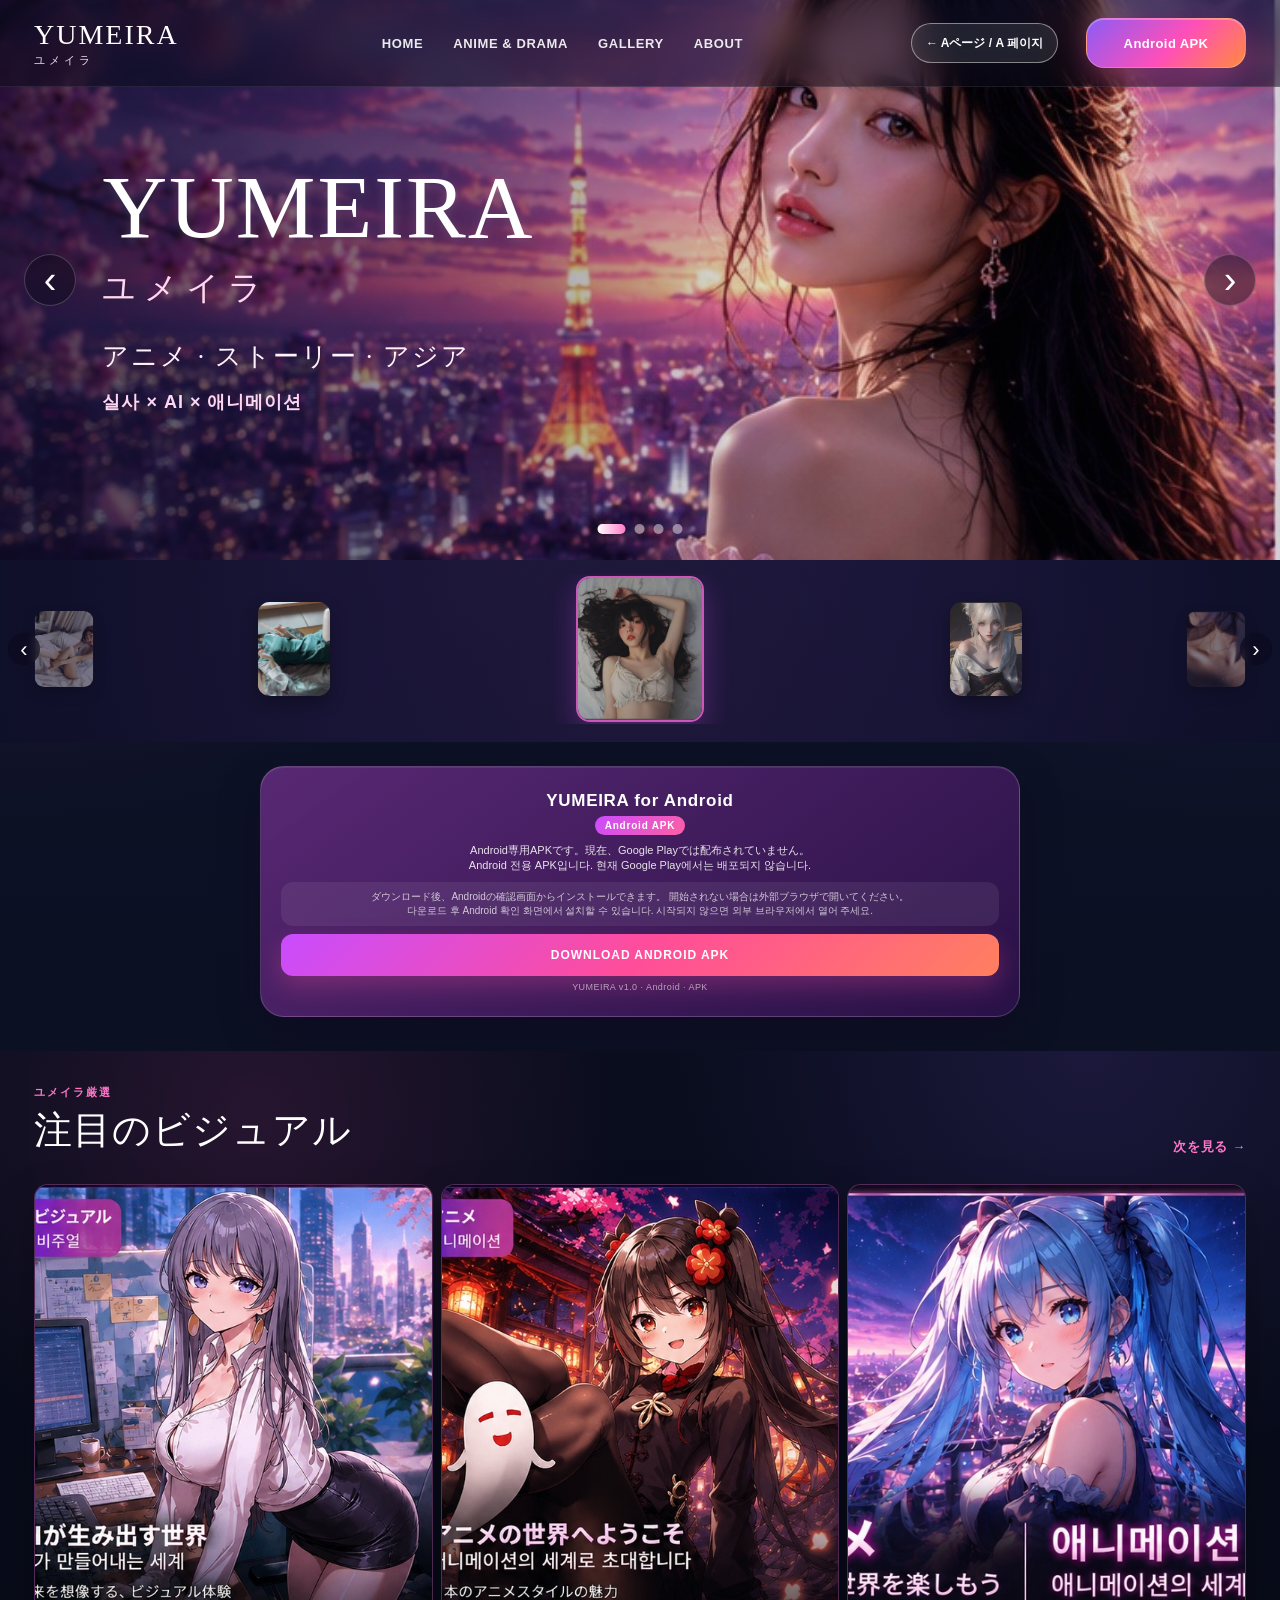
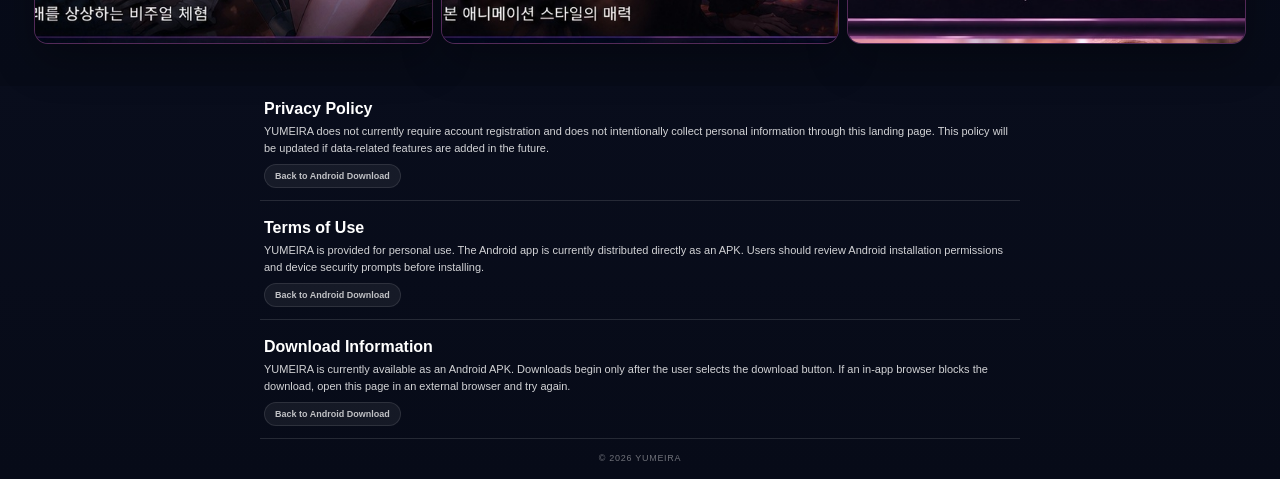
==== commit 11e4f1c4: "Add return link to A page" ====
--- a/index.html
+++ b/index.html
@@ -1,6 +1,16 @@
 <!DOCTYPE html>
 <html lang="en">
 <head>
+  <!-- Google tag (gtag.js) -->
+<script async src="https://www.googletagmanager.com/gtag/js?id=G-Q2XTE0ZFH6"></script>
+<script>
+  window.dataLayer = window.dataLayer || [];
+  function gtag(){dataLayer.push(arguments);}
+  gtag('js', new Date());
+
+  gtag('config', 'G-Q2XTE0ZFH6');
+</script>
+
   <meta charset="UTF-8" />
   <meta name="viewport" content="width=device-width, initial-scale=1.0" />
 
@@ -23,6 +33,12 @@
       <a href="#gallery">GALLERY</a>
       <a href="#about">ABOUT</a>
     </nav>
+    <a
+  class="back-a-btn"
+  href="https://lakshpe-official.github.io/a/"
+>
+  ← Aページ / A 페이지
+</a>
 
 <a
   class="download-btn top-download"
--- a/style.css
+++ b/style.css
@@ -2473,4 +2473,35 @@
 
   font-size: 9px;
   letter-spacing: 0.08em;
+}
+.back-a-btn {
+  display: inline-flex;
+  align-items: center;
+  justify-content: center;
+  min-height: 40px;
+  padding: 9px 14px;
+  border-radius: 999px;
+  border: 1px solid rgba(255, 255, 255, 0.45);
+  background: rgba(255, 255, 255, 0.10);
+  color: #ffffff;
+  text-decoration: none;
+  font-size: 12px;
+  font-weight: 700;
+  backdrop-filter: blur(10px);
+  transition:
+    transform 0.2s ease,
+    background 0.2s ease;
+}
+
+.back-a-btn:hover {
+  transform: translateY(-1px);
+  background: rgba(255, 255, 255, 0.18);
+}
+
+@media (max-width: 600px) {
+  .back-a-btn {
+    min-height: 36px;
+    padding: 8px 11px;
+    font-size: 11px;
+  }
 }
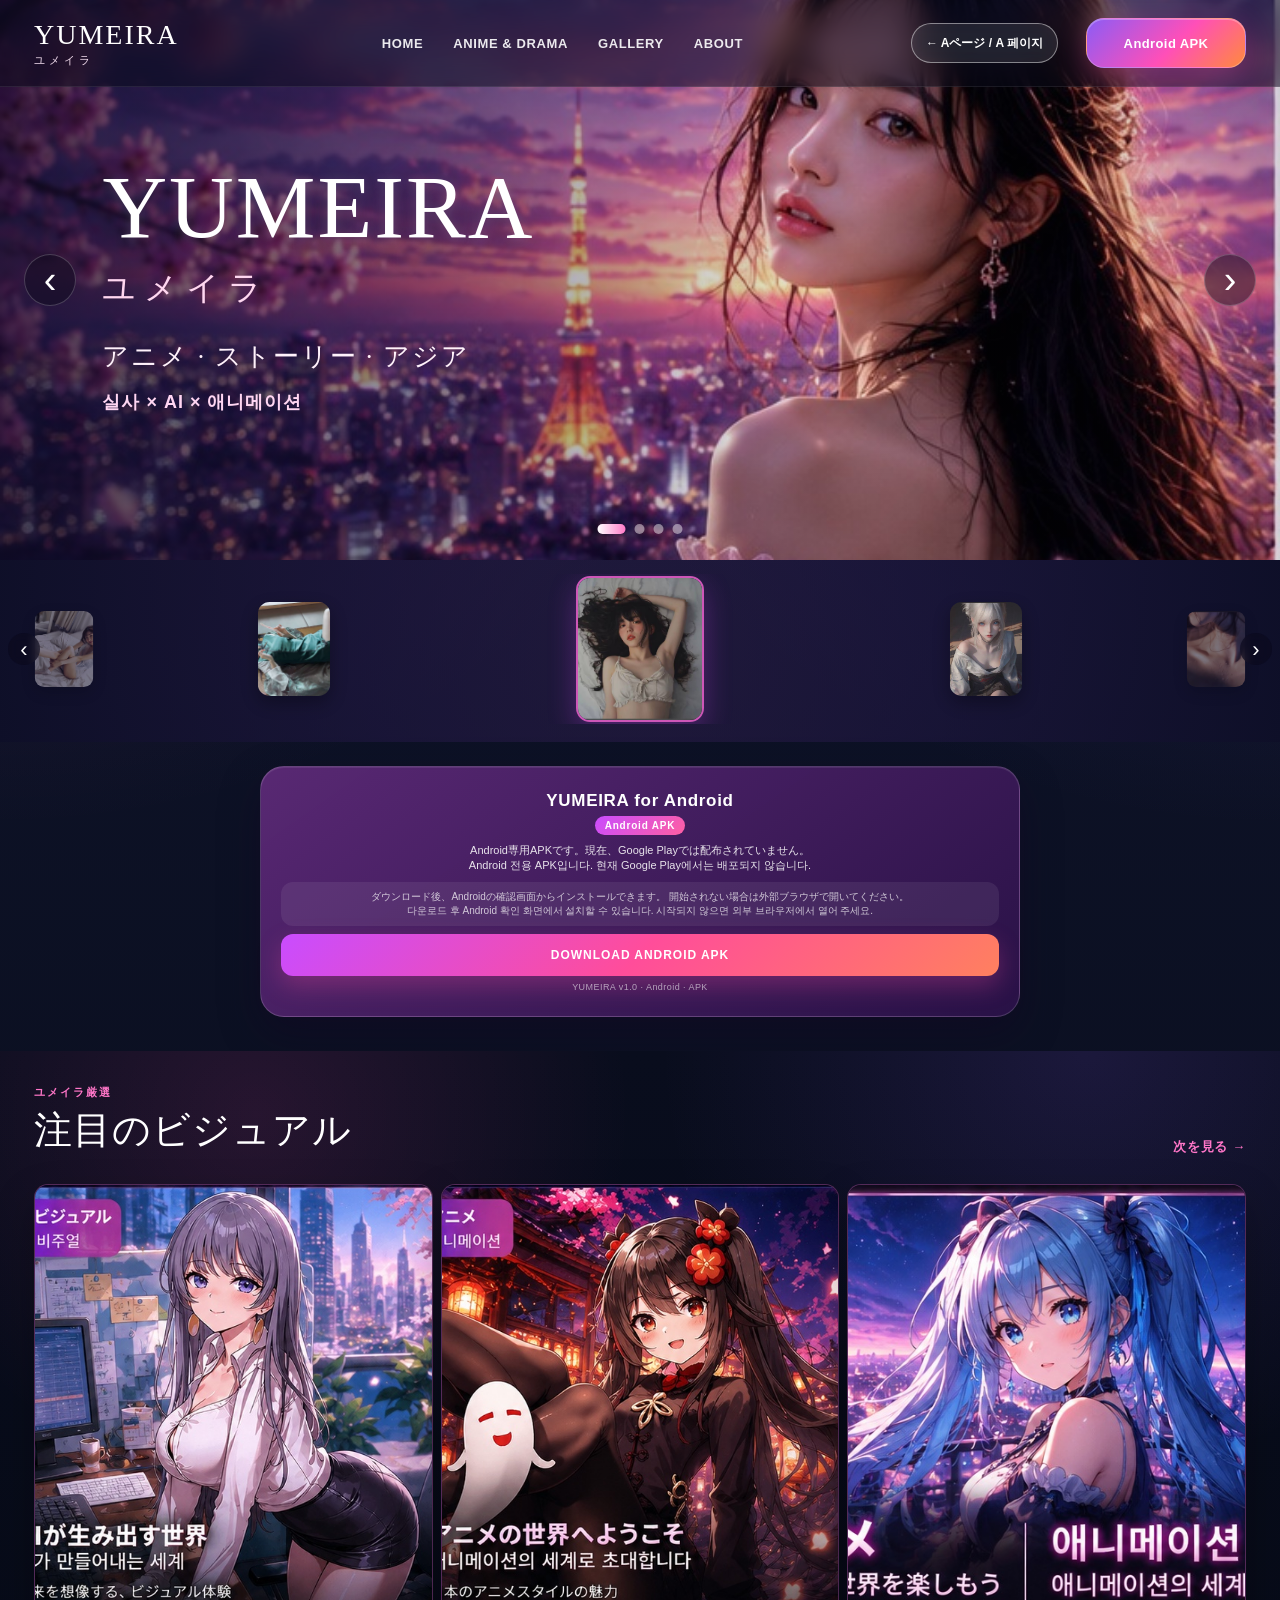
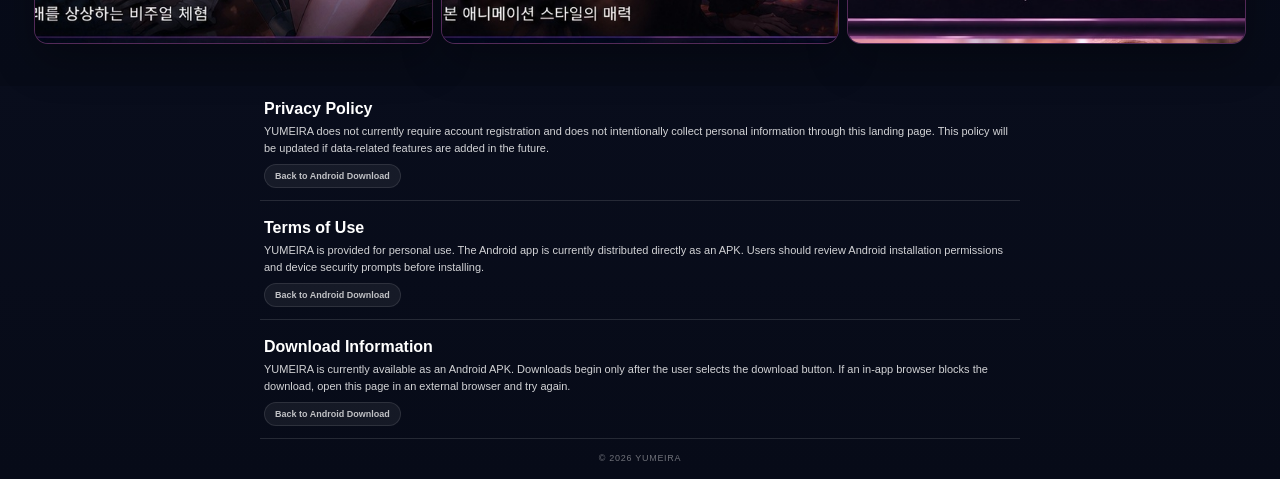
==== commit 35b8390d: "Track APK download clicks" ====
--- a/index.html
+++ b/index.html
@@ -206,6 +206,10 @@
     <a
       class="apk-download-btn"
       href="https://github.com/lakshpe-official/yumeira-public/releases/download/v1.0/YUMEIRA-v1.0.apk"
+      onclick="gtag('event', 'apk_download_click', {
+    app_name: 'YUMEIRA',
+    link_url: this.href
+  });"
     >
       DOWNLOAD ANDROID APK
     </a>
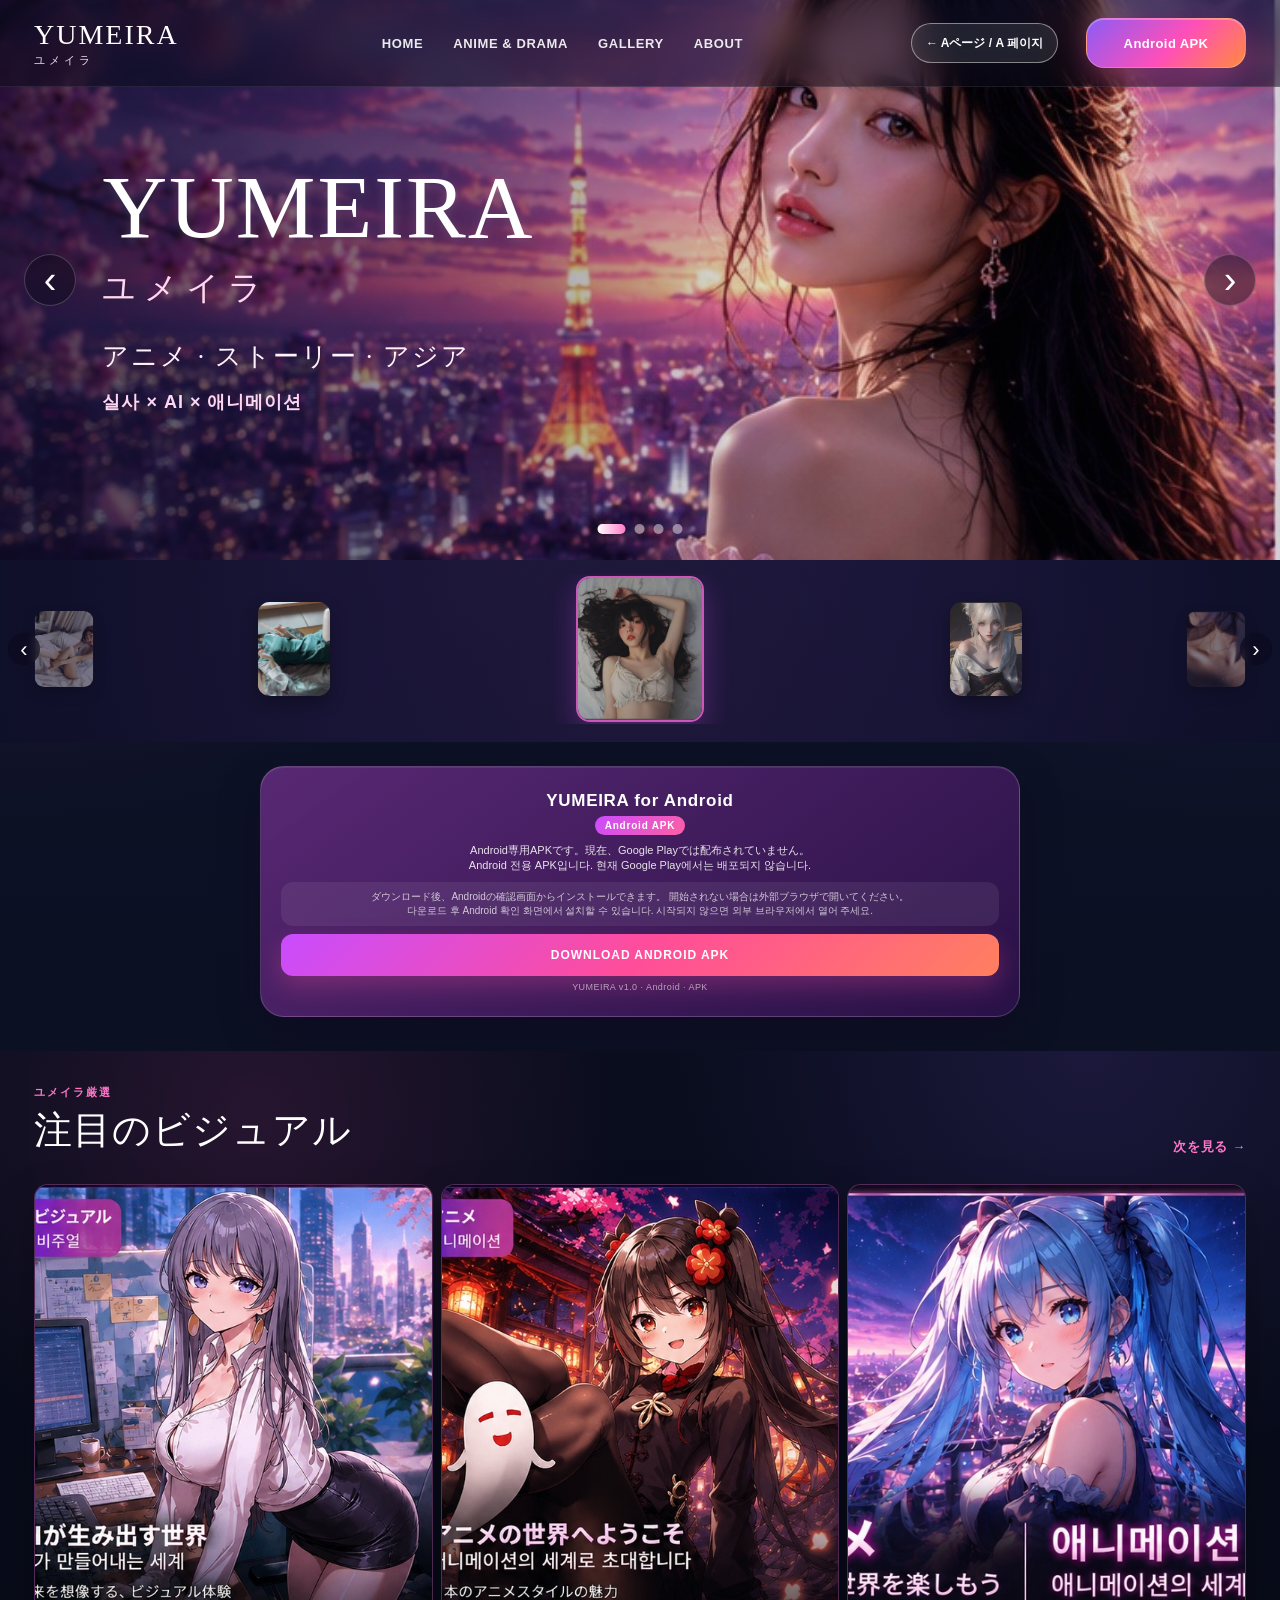
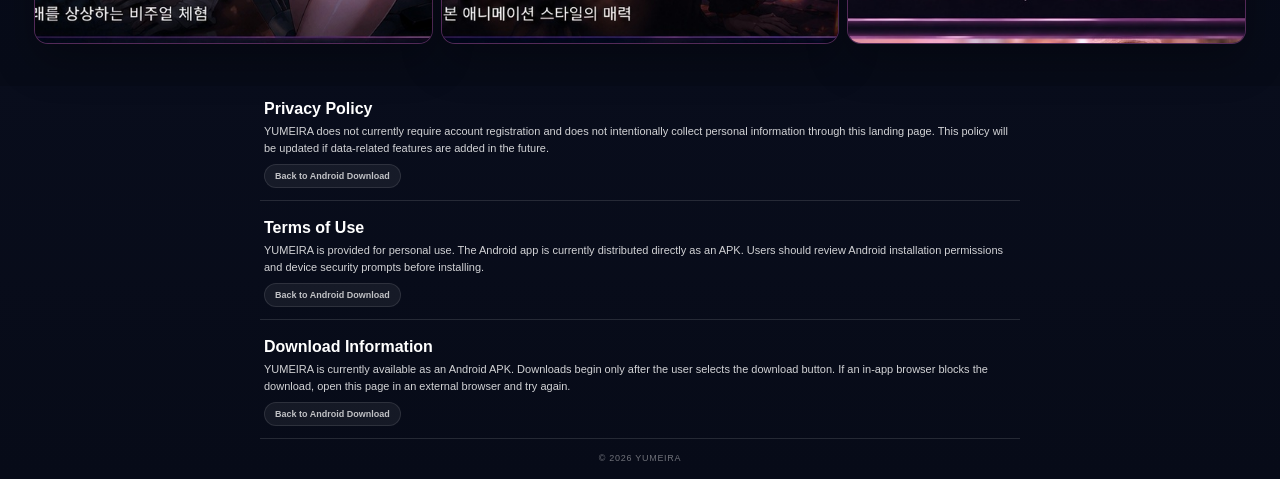
==== commit 4e2c7d7a: "Update YUMEIRA APK download link" ====
--- a/index.html
+++ b/index.html
@@ -205,7 +205,7 @@
 </p>
     <a
       class="apk-download-btn"
-      href="https://github.com/lakshpe-official/yumeira-public/releases/download/v1.0/YUMEIRA-v1.0.apk"
+      href="https://github.com/lakshpe-official/yumeira-public/releases/download/v1.0/YUMEIRA.apk
       onclick="gtag('event', 'apk_download_click', {
     app_name: 'YUMEIRA',
     link_url: this.href
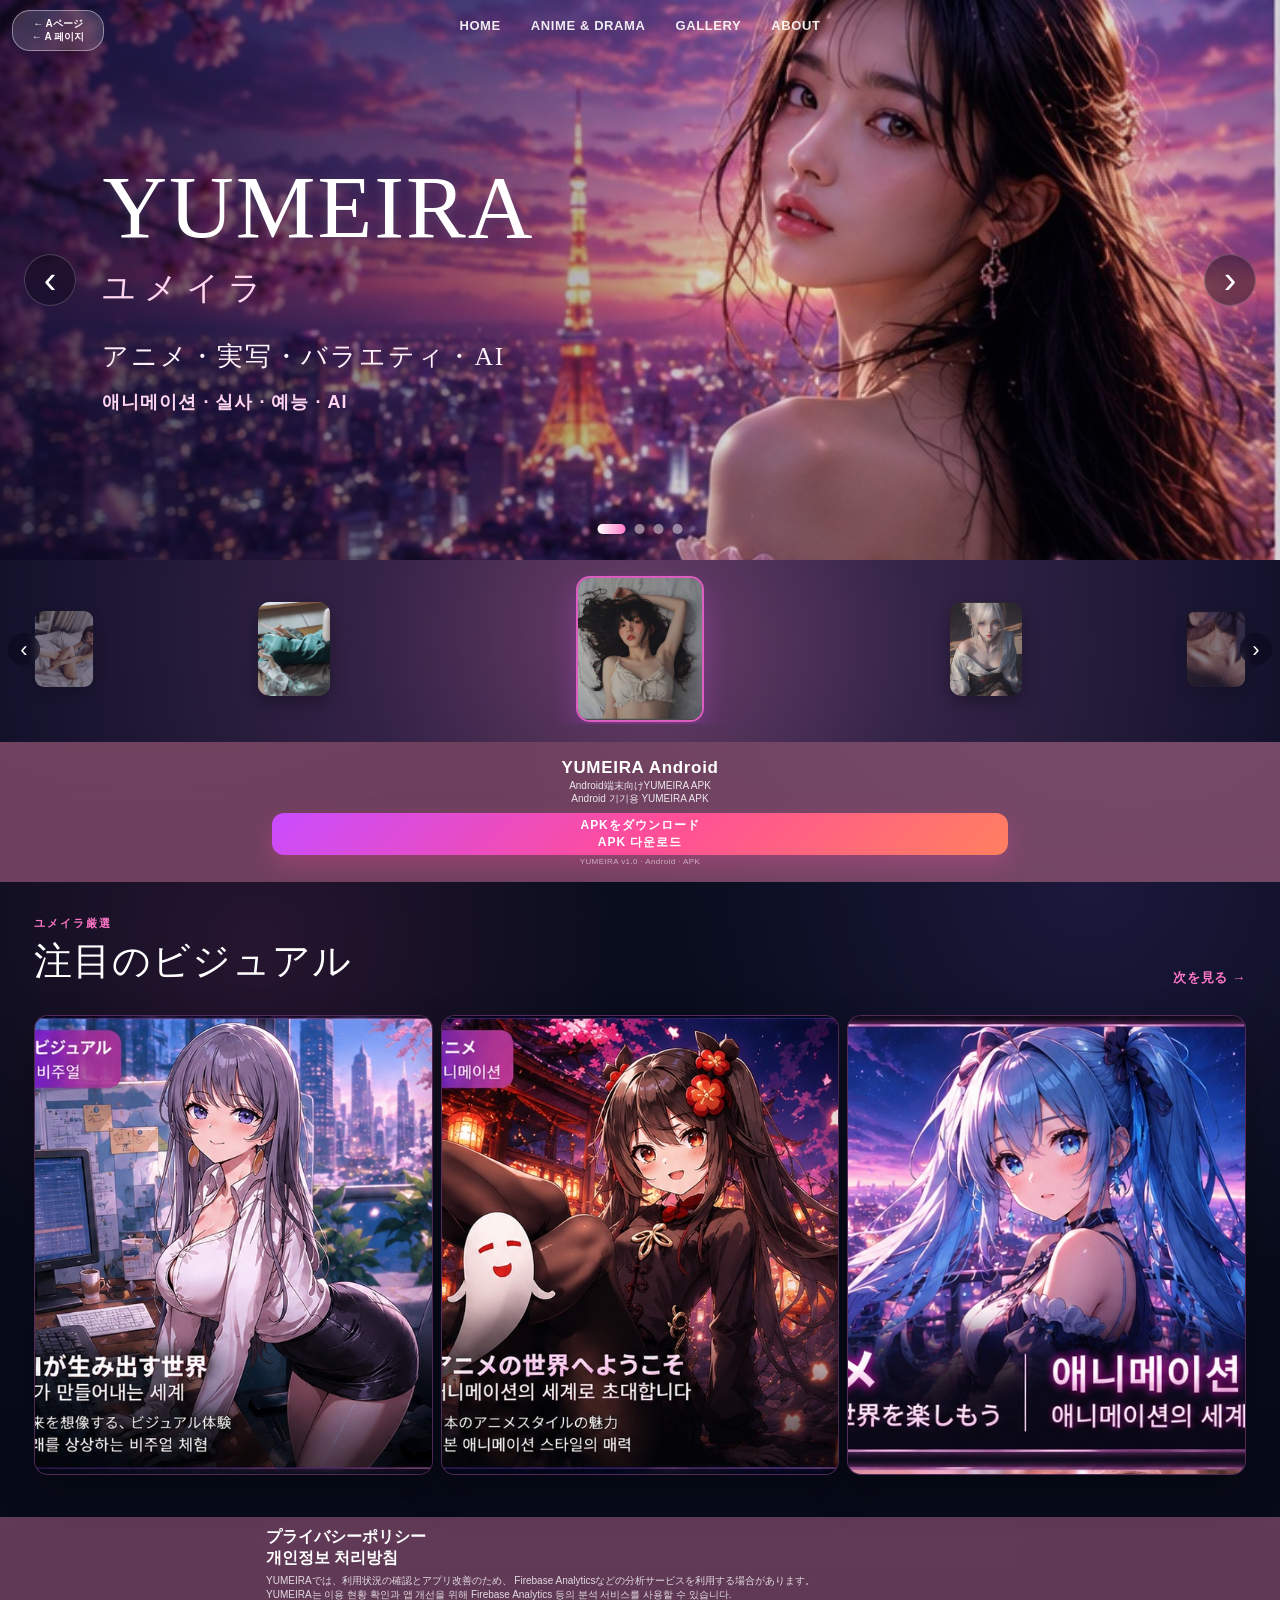
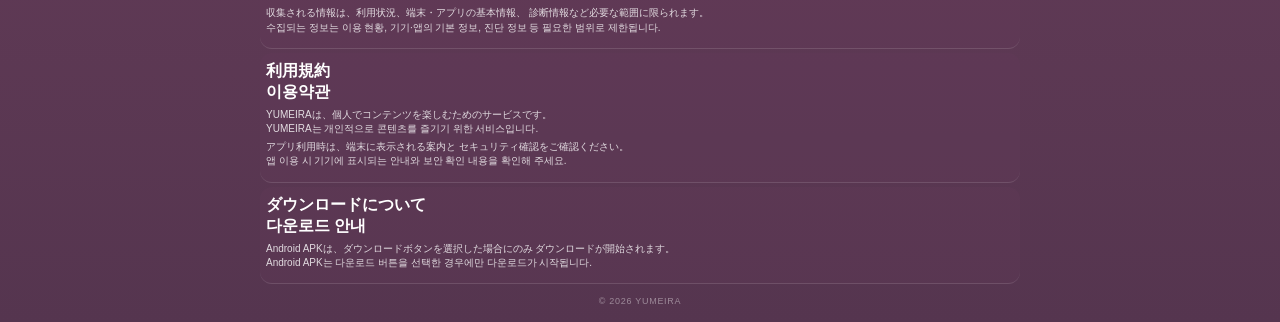
==== commit e00985c8: "Finalize YUMEIRA B page" ====
--- a/index.html
+++ b/index.html
@@ -21,34 +21,25 @@
 
 <body>
 
-  <header class="topbar">
-    <div class="brand">
-      <div class="brand-main">YUMEIRA</div>
-      <div class="brand-jp">ユメイラ</div>
-    </div>
-
-    <nav class="topnav">
-      <a href="#home">HOME</a>
-      <a href="#featured">ANIME & DRAMA</a>
-      <a href="#gallery">GALLERY</a>
-      <a href="#about">ABOUT</a>
-    </nav>
-    <a
-  class="back-a-btn"
-  href="https://lakshpe-official.github.io/a/"
->
-  ← Aページ / A 페이지
-</a>
-
-<a
-  class="download-btn top-download"
-href="#download-info"
-  id="top-download"
->
-Android APK
-</a>
-  </header>
-
+<header class="topbar">
+
+  <a
+    class="back-to-a"
+    href="https://lakshpe-official.github.io/a/"
+  >
+    ← Aページ
+    <br>
+    ← A 페이지
+  </a>
+
+  <nav class="topnav">
+    <a href="#home">HOME</a>
+    <a href="#featured">ANIME & DRAMA</a>
+    <a href="#gallery">GALLERY</a>
+    <a href="#about">ABOUT</a>
+  </nav>
+
+</header>
 
   <main>
 
@@ -114,14 +105,13 @@
             ユメイラ
           </div>
 
-          <div class="hero-tagline">
-アニメ · ストーリー · アジア
-          </div>
-
-          <div class="hero-subline">
-실사 × AI × 애니메이션
-          </div>
-
+<div class="hero-tagline">
+  アニメ・実写・バラエティ・AI
+</div>
+
+<div class="hero-subline">
+  애니메이션 · 실사 · 예능 · AI
+</div>
 
         </div>
 
@@ -184,40 +174,28 @@
 <section class="apk-info-section" id="download-info">
   <div class="apk-info-card">
 
-    <div class="apk-info-title">
-      YUMEIRA for Android
-    </div>
-
-    <div class="apk-info-badge">
-      Android APK
-    </div>
+<div class="apk-info-title">
+  YUMEIRA Android
+</div>
 
 <p class="apk-info-text">
-  Android専用APKです。現在、Google Playでは配布されていません。<br>
-  Android 전용 APK입니다. 현재 Google Play에서는 배포되지 않습니다.
+  Android端末向けYUMEIRA APK
+  <br>
+  Android 기기용 YUMEIRA APK
 </p>
 
-<p class="apk-info-note">
-  ダウンロード後、Androidの確認画面からインストールできます。
-  開始されない場合は外部ブラウザで開いてください。<br>
-  다운로드 후 Android 확인 화면에서 설치할 수 있습니다.
-  시작되지 않으면 외부 브라우저에서 열어 주세요.
-</p>
-    <a
-      class="apk-download-btn"
-      href="https://github.com/lakshpe-official/yumeira-public/releases/download/v1.0/YUMEIRA.apk
-      onclick="gtag('event', 'apk_download_click', {
-    app_name: 'YUMEIRA',
-    link_url: this.href
-  });"
-    >
-      DOWNLOAD ANDROID APK
-    </a>
-
-    <div class="apk-meta">
-      YUMEIRA v1.0 · Android · APK
-    </div>
-
+<a
+  class="apk-download-btn"
+      href="https://github.com/lakshpe-official/yumeira-public/releases/download/v1.0/YUMEIRA-v1.0.apk"
+>
+  APKをダウンロード
+  <br>
+  APK 다운로드
+</a>
+
+<div class="apk-meta">
+  YUMEIRA v1.0 · Android · APK
+</div>
   </div>
 </section>
 
@@ -294,47 +272,67 @@
 
 <section class="legal-section" id="privacy-policy">
   <div class="legal-card">
-    <h2>Privacy Policy</h2>
-
-<p>
-  YUMEIRA does not currently require account registration
-  and does not intentionally collect personal information
-  through this landing page. This policy will be updated
-  if data-related features are added in the future.
-</p>
-    <a class="legal-back-btn" href="#download-info">
-  Back to Android Download
-</a>
+    <h2>
+      プライバシーポリシー
+      <br>
+      개인정보 처리방침
+    </h2>
+
+    <p>
+      YUMEIRAでは、利用状況の確認とアプリ改善のため、
+      Firebase Analyticsなどの分析サービスを利用する場合があります。
+      <br>
+      YUMEIRA는 이용 현황 확인과 앱 개선을 위해
+      Firebase Analytics 등의 분석 서비스를 사용할 수 있습니다.
+    </p>
+
+    <p>
+      収集される情報は、利用状況、端末・アプリの基本情報、
+      診断情報など必要な範囲に限られます。
+      <br>
+      수집되는 정보는 이용 현황, 기기·앱의 기본 정보,
+      진단 정보 등 필요한 범위로 제한됩니다.
+    </p>
   </div>
 </section>
 <section class="legal-section" id="terms-of-use">
   <div class="legal-card">
-    <h2>Terms of Use</h2>
-
-<p>
-  YUMEIRA is provided for personal use.
-  The Android app is currently distributed directly as an APK.
-  Users should review Android installation permissions
-  and device security prompts before installing.
-</p>
-    <a class="legal-back-btn" href="#download-info">
-  Back to Android Download
-</a>
+    <h2>
+      利用規約
+      <br>
+      이용약관
+    </h2>
+
+    <p>
+      YUMEIRAは、個人でコンテンツを楽しむためのサービスです。
+      <br>
+      YUMEIRA는 개인적으로 콘텐츠를 즐기기 위한 서비스입니다.
+    </p>
+
+    <p>
+      アプリ利用時は、端末に表示される案内と
+      セキュリティ確認をご確認ください。
+      <br>
+      앱 이용 시 기기에 표시되는 안내와
+      보안 확인 내용을 확인해 주세요.
+    </p>
   </div>
 </section>
 <section class="legal-section" id="download-information">
   <div class="legal-card">
-    <h2>Download Information</h2>
-
-<p>
-  YUMEIRA is currently available as an Android APK.
-  Downloads begin only after the user selects the download button.
-  If an in-app browser blocks the download,
-  open this page in an external browser and try again.
-</p>
-    <a class="legal-back-btn" href="#download-info">
-  Back to Android Download
-</a>
+    <h2>
+      ダウンロードについて
+      <br>
+      다운로드 안내
+    </h2>
+
+    <p>
+      Android APKは、ダウンロードボタンを選択した場合にのみ
+      ダウンロードが開始されます。
+      <br>
+      Android APK는 다운로드 버튼을 선택한 경우에만
+      다운로드가 시작됩니다.
+    </p>
   </div>
 </section>
 <div class="simple-footer">
--- a/style.css
+++ b/style.css
@@ -24,13 +24,27 @@
 body {
   margin: 0;
   font-family: Arial, Helvetica, sans-serif;
+
   background:
-    radial-gradient(circle at top left, rgba(255, 79, 184, 0.16), transparent 34%),
-    radial-gradient(circle at top right, rgba(139, 92, 246, 0.18), transparent 34%),
-    linear-gradient(180deg, #10152d 0%, #070b18 100%);
+    radial-gradient(
+      circle at 12% 6%,
+      rgba(255, 135, 188, 0.22),
+      transparent 34%
+    ),
+    radial-gradient(
+      circle at 88% 18%,
+      rgba(211, 169, 230, 0.18),
+      transparent 40%
+    ),
+    linear-gradient(
+      180deg,
+      #603951 0%,
+      #70415f 48%,
+      #55354f 100%
+    );
+
   color: var(--text);
 }
-
 
 /* =========================
    TOP BAR
@@ -50,10 +64,11 @@
 
   padding: 18px 34px;
 
-  background: rgba(7, 10, 24, 0.48);
-  backdrop-filter: blur(14px);
-
-  border-bottom: 1px solid rgba(255, 255, 255, 0.08);
+background: transparent;
+backdrop-filter: none;
+-webkit-backdrop-filter: none;
+border-bottom: none;
+box-shadow: none;
 }
 
 .brand {
@@ -2139,33 +2154,23 @@
   }
 }
 .apk-info-section {
-  padding: 24px 16px 34px;
+padding: 8px 14px 10px;
 }
 
 .apk-info-card {
   max-width: 760px;
   margin: 0 auto;
-  padding: 24px 20px;
-  border-radius: 24px;
-
-  background:
-    linear-gradient(
-      145deg,
-      rgba(94, 42, 120, 0.94),
-      rgba(42, 18, 72, 0.96)
-    );
-
-  border: 1px solid rgba(255, 255, 255, 0.16);
-
-  box-shadow:
-    0 16px 40px rgba(20, 4, 34, 0.34),
-    inset 0 1px 0 rgba(255, 255, 255, 0.08);
+  padding: 8px 12px 6px;
+
+  background: transparent;
+  border: none;
+  box-shadow: none;
+  border-radius: 0;
 
   text-align: center;
 }
-
 .apk-info-title {
-  margin-bottom: 4px;
+  margin-bottom: 2px;
 
   font-size: 17px;
   font-weight: 800;
@@ -2199,12 +2204,12 @@
 }
 
 .apk-info-text {
-  margin: 0 0 7px;
+margin: 1px 0 5px;
 
   color: rgba(255, 255, 255, 0.88);
 
-  font-size: 11px;
-  line-height: 1.4;
+  font-size: 10px;
+  line-height: 1.25;
 }
 
 .apk-info-note {
@@ -2263,30 +2268,30 @@
 }
 
 .apk-meta {
-  margin-top: 6px;
+  margin-top: 2px;
 
   color: rgba(255, 255, 255, 0.58);
 
-  font-size: 9px;
+  font-size: 8px;
   letter-spacing: 0.05em;
 }
 
 @media (max-width: 430px) {
-  .apk-info-section {
-padding: 12px 14px 28px;
-  }
+.apk-info-section {
+  padding: 4px 14px 6px;
+}
 
 .apk-info-card {
-  padding: 13px 12px;
-  border-radius: 16px;
+  padding: 3px 10px 2px;
+  border-radius: 0;
 }
 
 .apk-info-title {
-  font-size: 19px;
+  font-size: 16px;
 }
 
 .apk-info-text {
-  font-size: 12px;
+  font-size: 11px;
 }
 
 .apk-info-note {
@@ -2316,7 +2321,7 @@
   opacity: 0.65;
 }
 .legal-section {
-  padding: 4px 14px;
+  padding: 2px 14px;
 }
 
 .legal-card {
@@ -2324,11 +2329,11 @@
   max-width: 760px;
   margin: 0 auto;
 
-padding: 10px 4px 12px;
-
-  border-radius: 0;
-
-  background: transparent;
+padding: 8px 6px 9px;
+
+  border-radius: 12px;
+
+background: rgba(108, 61, 94, 0.18);
   border: none;
 
   border-bottom: 1px solid rgba(255, 255, 255, 0.12);
@@ -2344,9 +2349,9 @@
 }
 
 .legal-card p {
-  margin: 0 0 5px;
-  font-size: 11px;
-  line-height: 1.55;
+  margin: 0 0 4px;
+  font-size: 10px;
+  line-height: 1.42;
 }
 .legal-back-btn {
   display: inline-flex;
@@ -2474,34 +2479,73 @@
   font-size: 9px;
   letter-spacing: 0.08em;
 }
-.back-a-btn {
+.back-to-a {
+  position: fixed;
+  top: 10px;
+  left: 12px;
+  z-index: 1200;
+
   display: inline-flex;
   align-items: center;
   justify-content: center;
-  min-height: 40px;
-  padding: 9px 14px;
-  border-radius: 999px;
-  border: 1px solid rgba(255, 255, 255, 0.45);
-  background: rgba(255, 255, 255, 0.10);
+
+  min-width: 92px;
+  padding: 7px 12px;
+
+  color: #fff8fc;
+  text-decoration: none;
+
+  font-size: 10px;
+  line-height: 1.25;
+  font-weight: 700;
+  text-align: center;
+
+  background: rgba(255, 255, 255, 0.14);
+
+  border: 1px solid rgba(255, 255, 255, 0.42);
+  border-radius: 18px;
+
+  box-shadow:
+    0 4px 14px rgba(55, 20, 48, 0.14);
+
+  text-shadow:
+    0 1px 3px rgba(45, 20, 40, 0.22);
+
+  backdrop-filter: blur(4px);
+  -webkit-backdrop-filter: blur(4px);
+
+  transition:
+    background 0.2s ease,
+    border-color 0.2s ease,
+    transform 0.15s ease;
+}
+
+.back-to-a:visited {
+  color: #fff8fc;
+}
+
+.back-to-a:hover {
   color: #ffffff;
   text-decoration: none;
-  font-size: 12px;
-  font-weight: 700;
-  backdrop-filter: blur(10px);
-  transition:
-    transform 0.2s ease,
-    background 0.2s ease;
-}
-
-.back-a-btn:hover {
-  transform: translateY(-1px);
-  background: rgba(255, 255, 255, 0.18);
-}
-
-@media (max-width: 600px) {
-  .back-a-btn {
-    min-height: 36px;
-    padding: 8px 11px;
-    font-size: 11px;
+
+  background: rgba(255, 255, 255, 0.22);
+  border-color: rgba(255, 255, 255, 0.60);
+}
+
+.back-to-a:active {
+  transform: scale(0.96);
+  background: rgba(255, 255, 255, 0.26);
+}
+
+@media (max-width: 430px) {
+  .back-to-a {
+    top: 8px;
+    left: 10px;
+
+    min-width: 84px;
+    padding: 6px 10px;
+
+    font-size: 9px;
+    border-radius: 16px;
   }
 }
